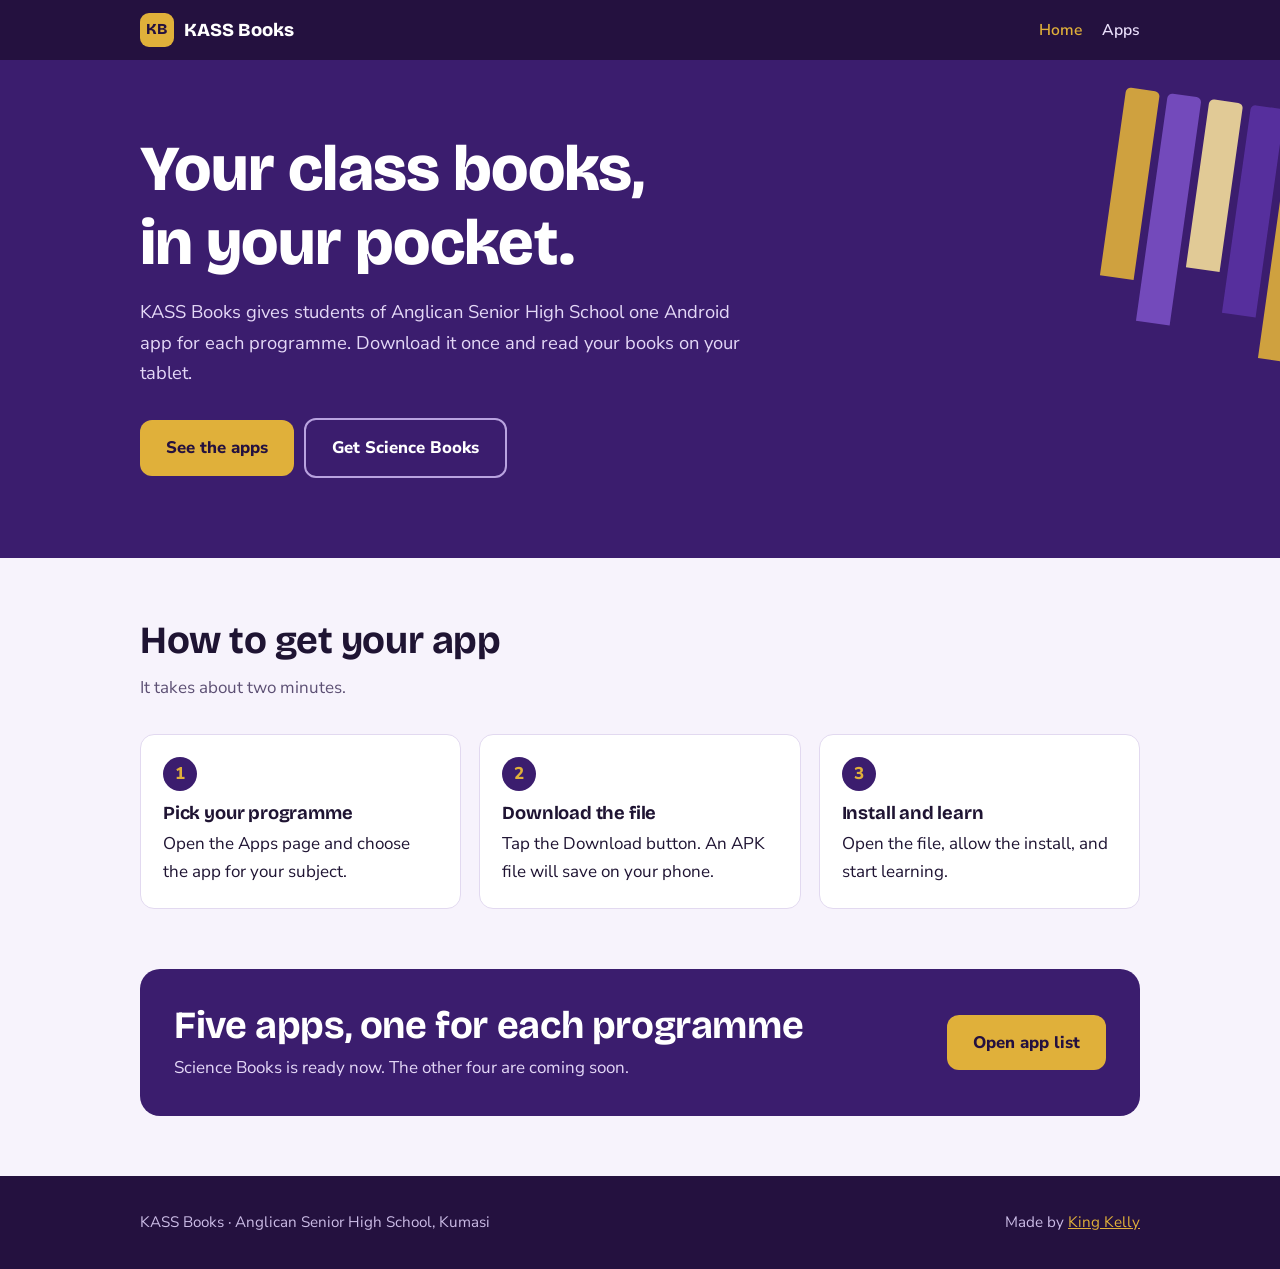
==== index.html @ 03c08531 "Add files via upload" ====
<!doctype html><html lang="en"><head><title>KASS Books – Study apps for KASS students</title><meta charset="utf-8"><meta name="viewport" content="width=device-width,initial-scale=1"><link rel="preconnect" href="https://fonts.googleapis.com"><link rel="preconnect" href="https://fonts.gstatic.com" crossorigin><link href="https://fonts.googleapis.com/css2?family=Bricolage+Grotesque:wght@600;800&family=Nunito+Sans:wght@400;600;800&display=swap" rel="stylesheet"><link rel="stylesheet" href="style.css"><meta name="description" content="Free study apps for students of Anglican Senior High School, Kumasi."></head><body>
<header class="top"><div class="wrap"><a class="brand" href="index.html"><span class="mark">KB</span>KASS Books</a><nav><a href="index.html" aria-current="page">Home</a><a href="apps.html" >Apps</a></nav></div></header>
<main>
<div class="hero"><div class="spine" aria-hidden="true"><i></i><i></i><i></i><i></i><i></i></div><div class="wrap">
<h1>Your class books, in your pocket.</h1>
<p>KASS Books gives students of Anglican Senior High School one Android app for each programme. Download it once and read your books on your tablet.</p>
<a class="btn" href="apps.html">See the apps</a><a class="btn ghost" href="science.html">Get Science Books</a>
</div></div>
<section><div class="wrap">
<h2>How to get your app</h2>
<p class="lead">It takes about two minutes.</p>
<ol class="steps">
<li><h3>Pick your programme</h3><p>Open the Apps page and choose the app for your subject.</p></li>
<li><h3>Download the file</h3><p>Tap the Download button. An APK file will save on your phone.</p></li>
<li><h3>Install and learn</h3><p>Open the file, allow the install, and start learning.</p></li>
</ol></div></section>
<section style="padding-top:0"><div class="wrap"><div class="panel"><div><h2>Five apps, one for each programme</h2><p>Science Books is ready now. The other four are coming soon.</p></div><a class="btn" href="apps.html">Open app list</a></div></div></section>
</main>
<footer><div class="wrap"><span>KASS Books · Anglican Senior High School, Kumasi</span><span>Made by <a href="https://wa.me/+233500836470?text=Hello">King Kelly</a></span></div></footer></body></html>
---- style.css ----
:root{--purple:#3b1d6e;--deep:#24113f;--gold:#e0b03a;--gold-d:#9a7412;--bg:#f7f3fc;--ink:#1f1433;--mute:#5d5074;--line:#e2d9f0;--white:#fff}
*{box-sizing:border-box;margin:0}
html{scroll-behavior:smooth}
body{font-family:"Nunito Sans",system-ui,sans-serif;background:var(--bg);color:var(--ink);line-height:1.65;font-size:17px}
h1,h2,h3{font-family:"Bricolage Grotesque",system-ui,sans-serif;line-height:1.15;letter-spacing:-.01em}
a{color:inherit}
:focus-visible{outline:3px solid var(--gold);outline-offset:3px}
.wrap{max-width:1040px;margin:0 auto;padding:0 20px}
header.top{background:var(--deep);color:#fff;position:sticky;top:0;z-index:10}
header.top .wrap{display:flex;align-items:center;justify-content:space-between;height:60px}
.brand{display:flex;align-items:center;gap:10px;text-decoration:none;font-family:"Bricolage Grotesque",sans-serif;font-weight:800;font-size:1.15rem}
.mark{width:34px;height:34px;border-radius:9px;background:var(--gold);color:var(--deep);display:grid;place-items:center;font-size:.95rem}
nav a{color:#e9defa;text-decoration:none;margin-left:20px;font-weight:600;font-size:.98rem}
nav a:hover,nav a[aria-current]{color:var(--gold)}
.btn{display:inline-block;background:var(--gold);color:var(--deep);font-weight:800;text-decoration:none;padding:14px 26px;border-radius:12px;border:0;font-size:1.05rem;font-family:inherit;cursor:pointer}
.btn:hover{background:#efc250}
.btn.ghost{background:transparent;color:#fff;border:2px solid #b9a3e0;margin-left:10px}
.btn.ghost:hover{border-color:var(--gold);color:var(--gold)}
.hero{background:var(--purple);color:#fff;padding:72px 0 80px;position:relative;overflow:hidden}
.hero h1{font-size:clamp(2.3rem,7vw,4rem);max-width:14ch;font-weight:800}
.hero p{max-width:34em;margin:18px 0 30px;color:#e4d8f7;font-size:1.15rem}
.hero .spine{position:absolute;right:-30px;top:40px;display:flex;gap:8px;transform:rotate(8deg);opacity:.9}
.hero .spine i{display:block;width:34px;border-radius:5px 5px 0 0;background:var(--gold)}
.hero .spine i:nth-child(1){height:190px}.hero .spine i:nth-child(2){height:230px;background:#7a4fc4}.hero .spine i:nth-child(3){height:170px;background:#f3dd9b}.hero .spine i:nth-child(4){height:210px;background:#5a31a3}.hero .spine i:nth-child(5){height:250px}
section{padding:60px 0}
h2{font-size:clamp(1.7rem,4.5vw,2.4rem);margin-bottom:12px}
.lead{color:var(--mute);max-width:36em;margin-bottom:32px}
.steps{display:grid;gap:18px;grid-template-columns:repeat(auto-fit,minmax(230px,1fr));counter-reset:s;list-style:none;padding:0}
.steps li{counter-increment:s;background:var(--white);border:1px solid var(--line);border-radius:14px;padding:22px}
.steps li:before{content:counter(s);display:grid;place-items:center;width:34px;height:34px;border-radius:50%;background:var(--purple);color:var(--gold);font-weight:800;margin-bottom:12px}
.steps h3{font-size:1.15rem;margin-bottom:6px}
.list{display:grid;gap:14px}
.app{display:flex;align-items:center;gap:16px;width:100%;text-align:left;background:var(--white);border:1px solid var(--line);border-radius:16px;padding:18px 20px;text-decoration:none;color:inherit;font:inherit;cursor:pointer}
.app:hover{border-color:var(--purple);box-shadow:0 4px 16px rgba(59,29,110,.12)}
.ico{flex:none;width:56px;height:56px;border-radius:14px;background:var(--purple);color:var(--gold);display:grid;place-items:center;font-family:"Bricolage Grotesque",sans-serif;font-weight:800;font-size:1.2rem}
.app h3{font-size:1.2rem}
.app p{color:var(--mute);font-size:.95rem;line-height:1.4}
.tag{margin-left:auto;flex:none;font-size:.85rem;font-weight:800;padding:5px 12px;border-radius:99px}
.tag.live{background:var(--gold);color:var(--deep)}
.tag.soon{background:#ece4f7;color:var(--purple)}
.panel{background:var(--purple);color:#fff;border-radius:20px;padding:34px;display:flex;flex-wrap:wrap;gap:24px;align-items:center;justify-content:space-between}
.panel h2{margin:0 0 6px}.panel p{color:#e4d8f7}
.facts{display:flex;flex-wrap:wrap;gap:10px 28px;color:var(--mute);margin:14px 0 26px;font-weight:600}
.facts b{color:var(--ink)}
ul.tick{list-style:none;padding:0;display:grid;gap:10px}
ul.tick li{padding-left:30px;position:relative}
ul.tick li:before{content:"";position:absolute;left:0;top:.45em;width:14px;height:8px;border-left:3px solid var(--gold-d);border-bottom:3px solid var(--gold-d);transform:rotate(-45deg)}
footer{background:var(--deep);color:#cbbce6;padding:34px 0;font-size:.95rem}
footer .wrap{display:flex;flex-wrap:wrap;gap:12px 30px;justify-content:space-between}
footer a{color:var(--gold)}
dialog{border:0;border-radius:18px;padding:30px;max-width:380px;width:calc(100% - 40px);text-align:center;color:var(--ink)}
dialog::backdrop{background:rgba(36,17,63,.65)}
dialog h3{font-size:1.5rem;margin:8px 0}
dialog p{color:var(--mute);margin-bottom:20px}
dialog .ico{margin:0 auto 6px}
.crumb{color:#cbbce6;text-decoration:none;font-weight:600;display:inline-block;margin-bottom:16px}
.crumb:hover{color:var(--gold)}
@media(max-width:640px){nav a{margin-left:14px}.hero .spine{display:none}.btn.ghost{margin:12px 0 0}.tag{display:none}.hero{padding:48px 0 56px}}
@media(prefers-reduced-motion:reduce){html{scroll-behavior:auto}}
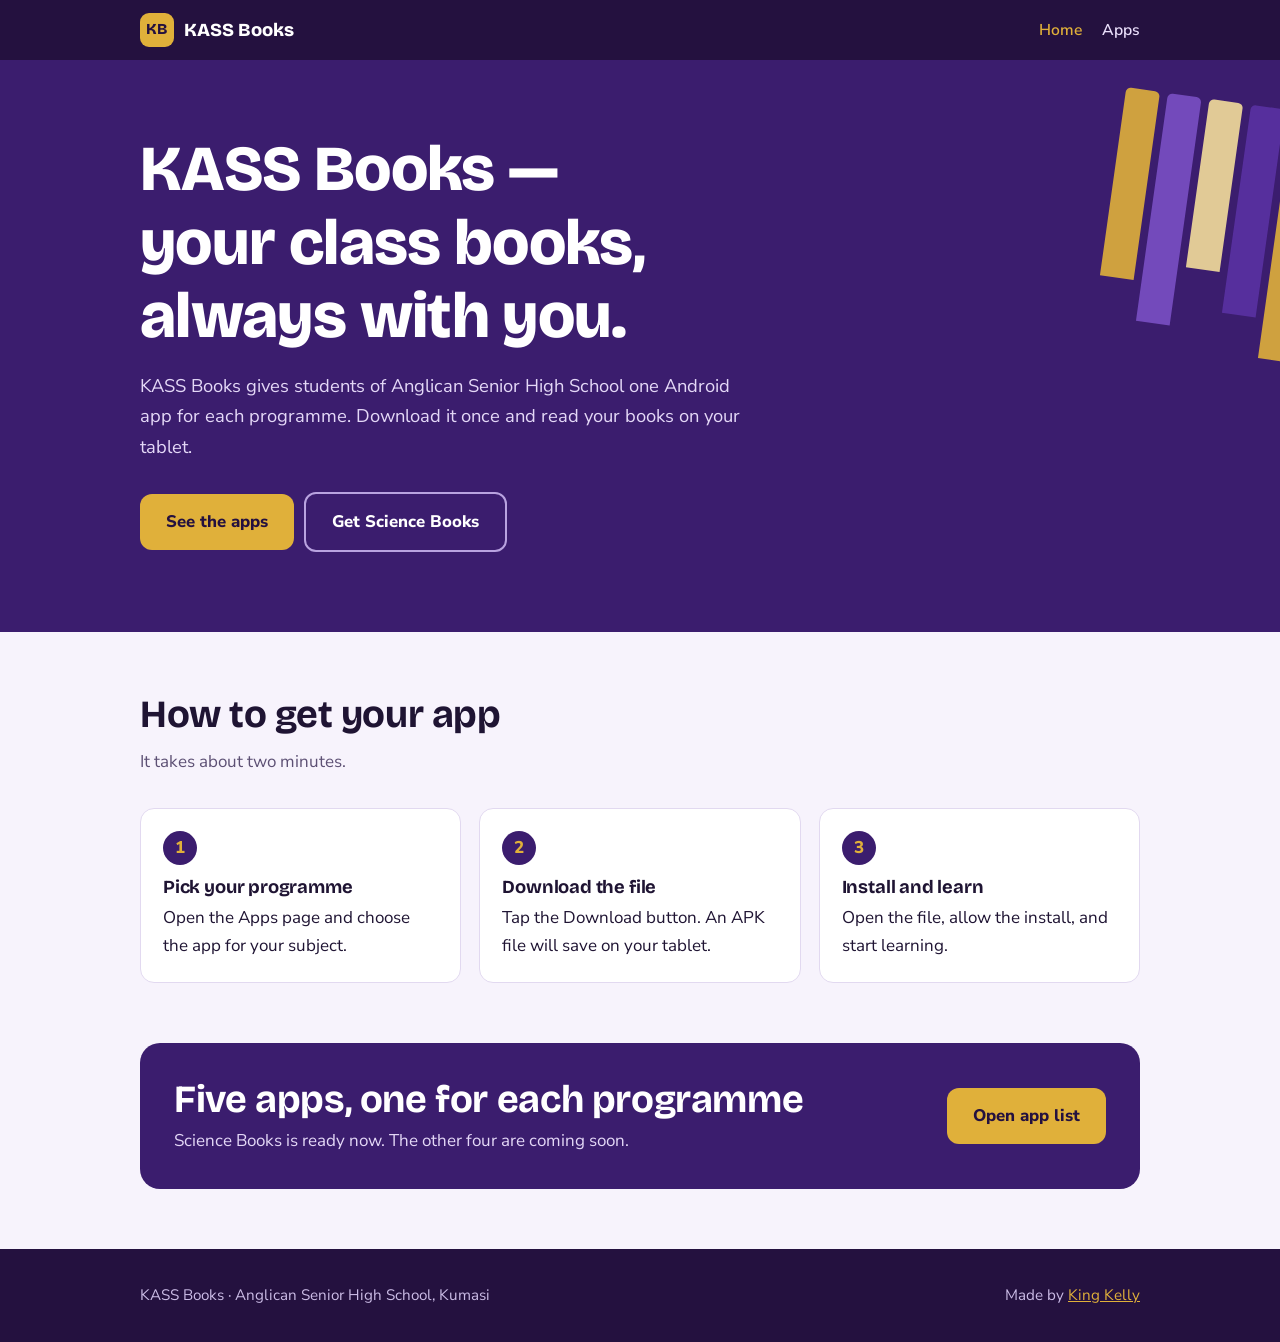
==== commit f1386800: "Add files via upload" ====
--- a/index.html
+++ b/index.html
@@ -2,7 +2,7 @@
 <header class="top"><div class="wrap"><a class="brand" href="index.html"><span class="mark">KB</span>KASS Books</a><nav><a href="index.html" aria-current="page">Home</a><a href="apps.html" >Apps</a></nav></div></header>
 <main>
 <div class="hero"><div class="spine" aria-hidden="true"><i></i><i></i><i></i><i></i><i></i></div><div class="wrap">
-<h1>Your class books, in your pocket.</h1>
+<h1>KASS Books — your class books, always with you.</h1>
 <p>KASS Books gives students of Anglican Senior High School one Android app for each programme. Download it once and read your books on your tablet.</p>
 <a class="btn" href="apps.html">See the apps</a><a class="btn ghost" href="science.html">Get Science Books</a>
 </div></div>
@@ -11,9 +11,9 @@
 <p class="lead">It takes about two minutes.</p>
 <ol class="steps">
 <li><h3>Pick your programme</h3><p>Open the Apps page and choose the app for your subject.</p></li>
-<li><h3>Download the file</h3><p>Tap the Download button. An APK file will save on your phone.</p></li>
+<li><h3>Download the file</h3><p>Tap the Download button. An APK file will save on your tablet.</p></li>
 <li><h3>Install and learn</h3><p>Open the file, allow the install, and start learning.</p></li>
 </ol></div></section>
 <section style="padding-top:0"><div class="wrap"><div class="panel"><div><h2>Five apps, one for each programme</h2><p>Science Books is ready now. The other four are coming soon.</p></div><a class="btn" href="apps.html">Open app list</a></div></div></section>
 </main>
-<footer><div class="wrap"><span>KASS Books · Anglican Senior High School, Kumasi</span><span>Made by <a href="https://wa.me/+233500836470?text=Hello">King Kelly</a></span></div></footer></body></html>
+<footer><div class="wrap"><span>KASS Books · Anglican Senior High School, Kumasi</span><span>Made by <a href="https://wa.me/@King_KellyX?text=Hello">King Kelly</a></span></div></footer></body></html>
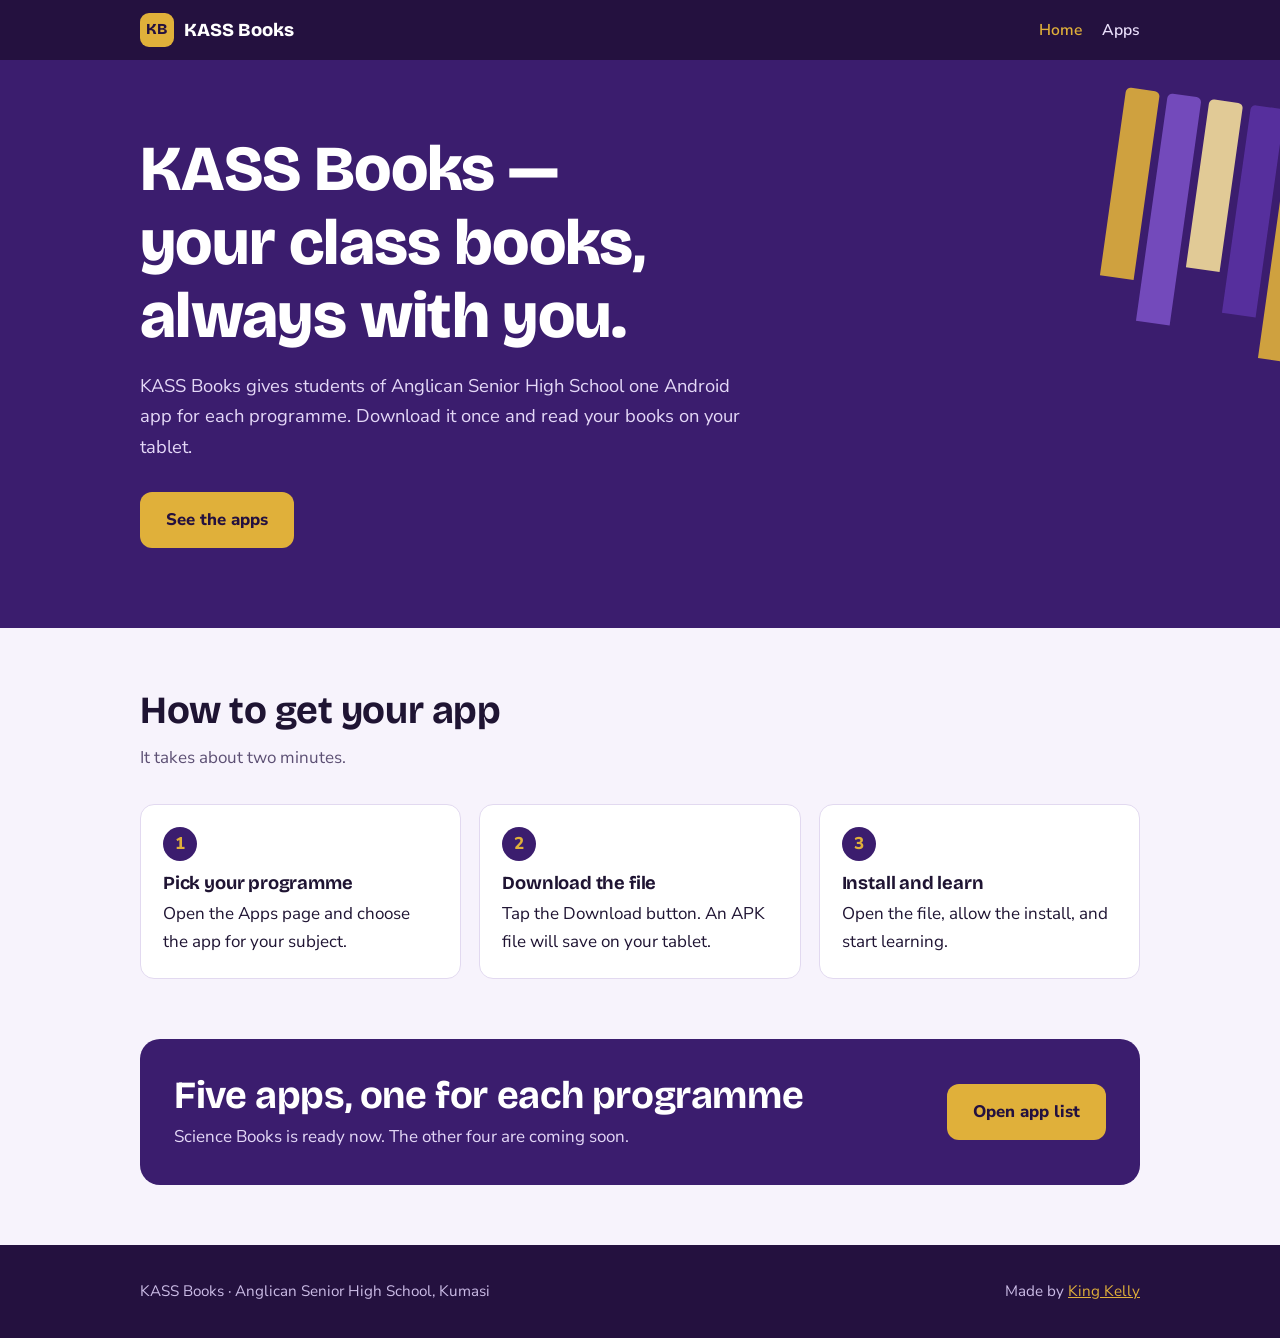
==== commit 85f96397: "Update index.html" ====
--- a/index.html
+++ b/index.html
@@ -4,7 +4,7 @@
 <div class="hero"><div class="spine" aria-hidden="true"><i></i><i></i><i></i><i></i><i></i></div><div class="wrap">
 <h1>KASS Books — your class books, always with you.</h1>
 <p>KASS Books gives students of Anglican Senior High School one Android app for each programme. Download it once and read your books on your tablet.</p>
-<a class="btn" href="apps.html">See the apps</a><a class="btn ghost" href="science.html">Get Science Books</a>
+<a class="btn" href="apps.html">See the apps</a>
 </div></div>
 <section><div class="wrap">
 <h2>How to get your app</h2>
@@ -16,4 +16,4 @@
 </ol></div></section>
 <section style="padding-top:0"><div class="wrap"><div class="panel"><div><h2>Five apps, one for each programme</h2><p>Science Books is ready now. The other four are coming soon.</p></div><a class="btn" href="apps.html">Open app list</a></div></div></section>
 </main>
-<footer><div class="wrap"><span>KASS Books · Anglican Senior High School, Kumasi</span><span>Made by <a href="https://wa.me/@King_KellyX?text=Hello">King Kelly</a></span></div></footer></body></html>+<footer><div class="wrap"><span>KASS Books · Anglican Senior High School, Kumasi</span><span>Made by <a href="https://wa.me/@King_KellyX?text=Hello">King Kelly</a></span></div></footer></body></html>
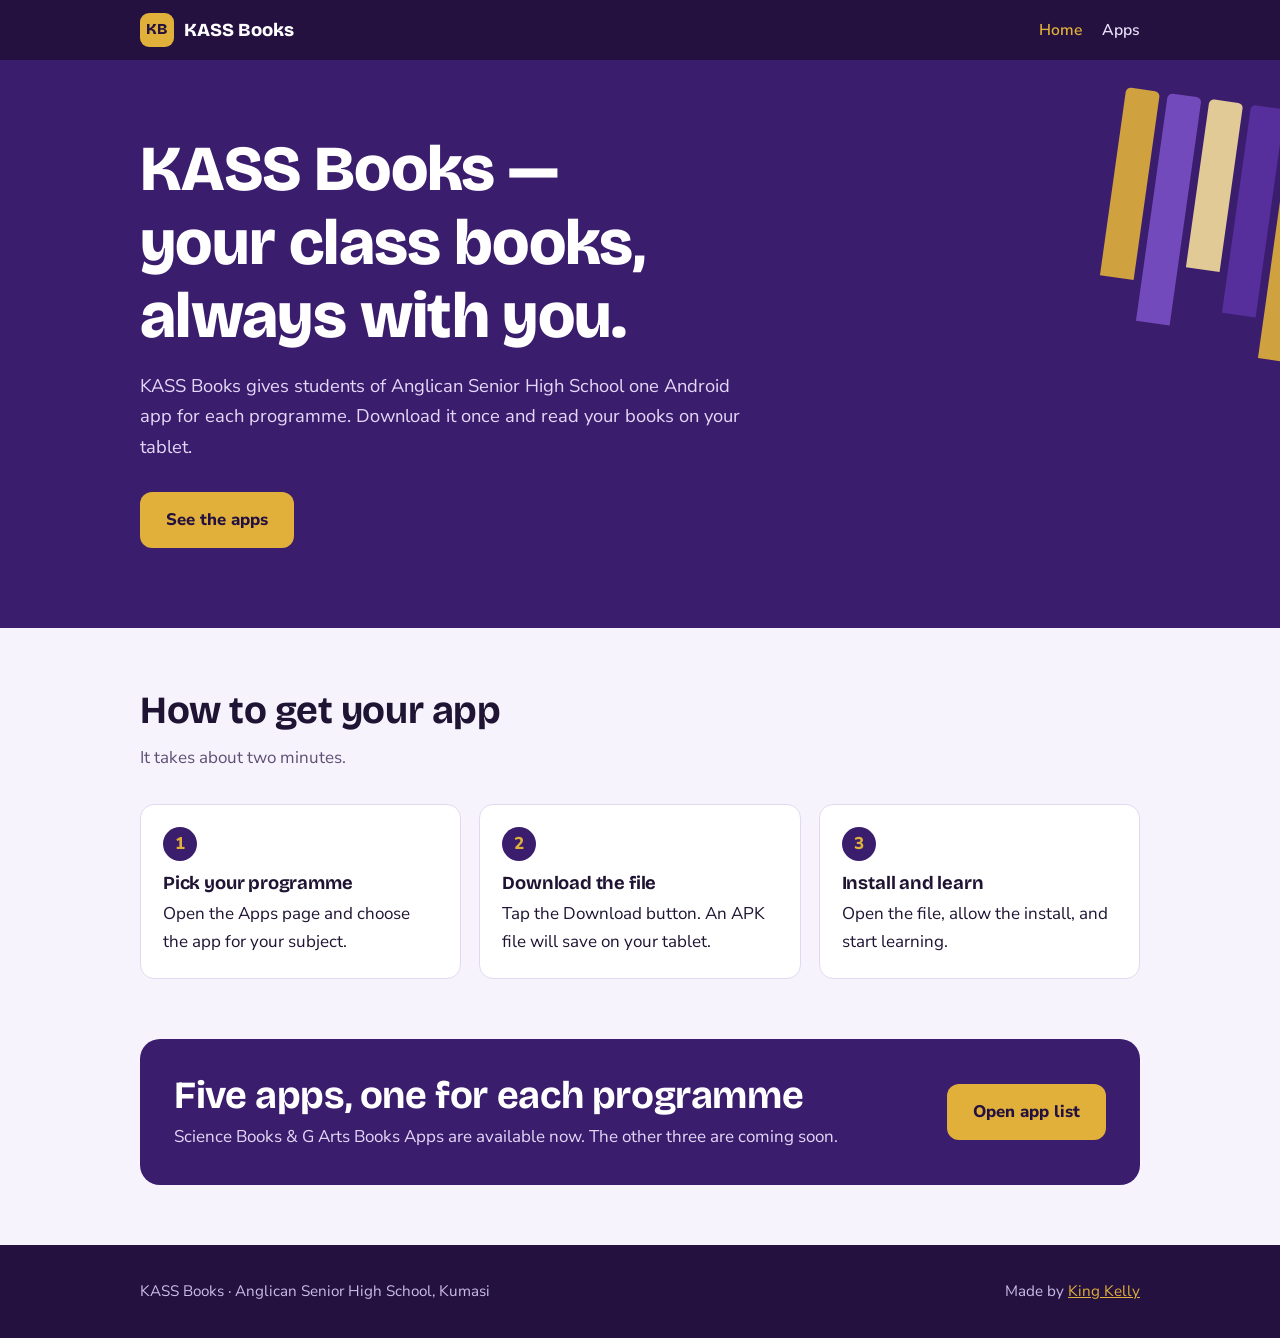
==== commit a90c194a: "Update index.html" ====
--- a/index.html
+++ b/index.html
@@ -14,6 +14,6 @@
 <li><h3>Download the file</h3><p>Tap the Download button. An APK file will save on your tablet.</p></li>
 <li><h3>Install and learn</h3><p>Open the file, allow the install, and start learning.</p></li>
 </ol></div></section>
-<section style="padding-top:0"><div class="wrap"><div class="panel"><div><h2>Five apps, one for each programme</h2><p>Science Books is ready now. The other four are coming soon.</p></div><a class="btn" href="apps.html">Open app list</a></div></div></section>
+<section style="padding-top:0"><div class="wrap"><div class="panel"><div><h2>Five apps, one for each programme</h2><p>Science Books & G Arts Books Apps are available now. The other three are coming soon.</p></div><a class="btn" href="apps.html">Open app list</a></div></div></section>
 </main>
 <footer><div class="wrap"><span>KASS Books · Anglican Senior High School, Kumasi</span><span>Made by <a href="https://wa.me/@King_KellyX?text=Hello">King Kelly</a></span></div></footer></body></html>
